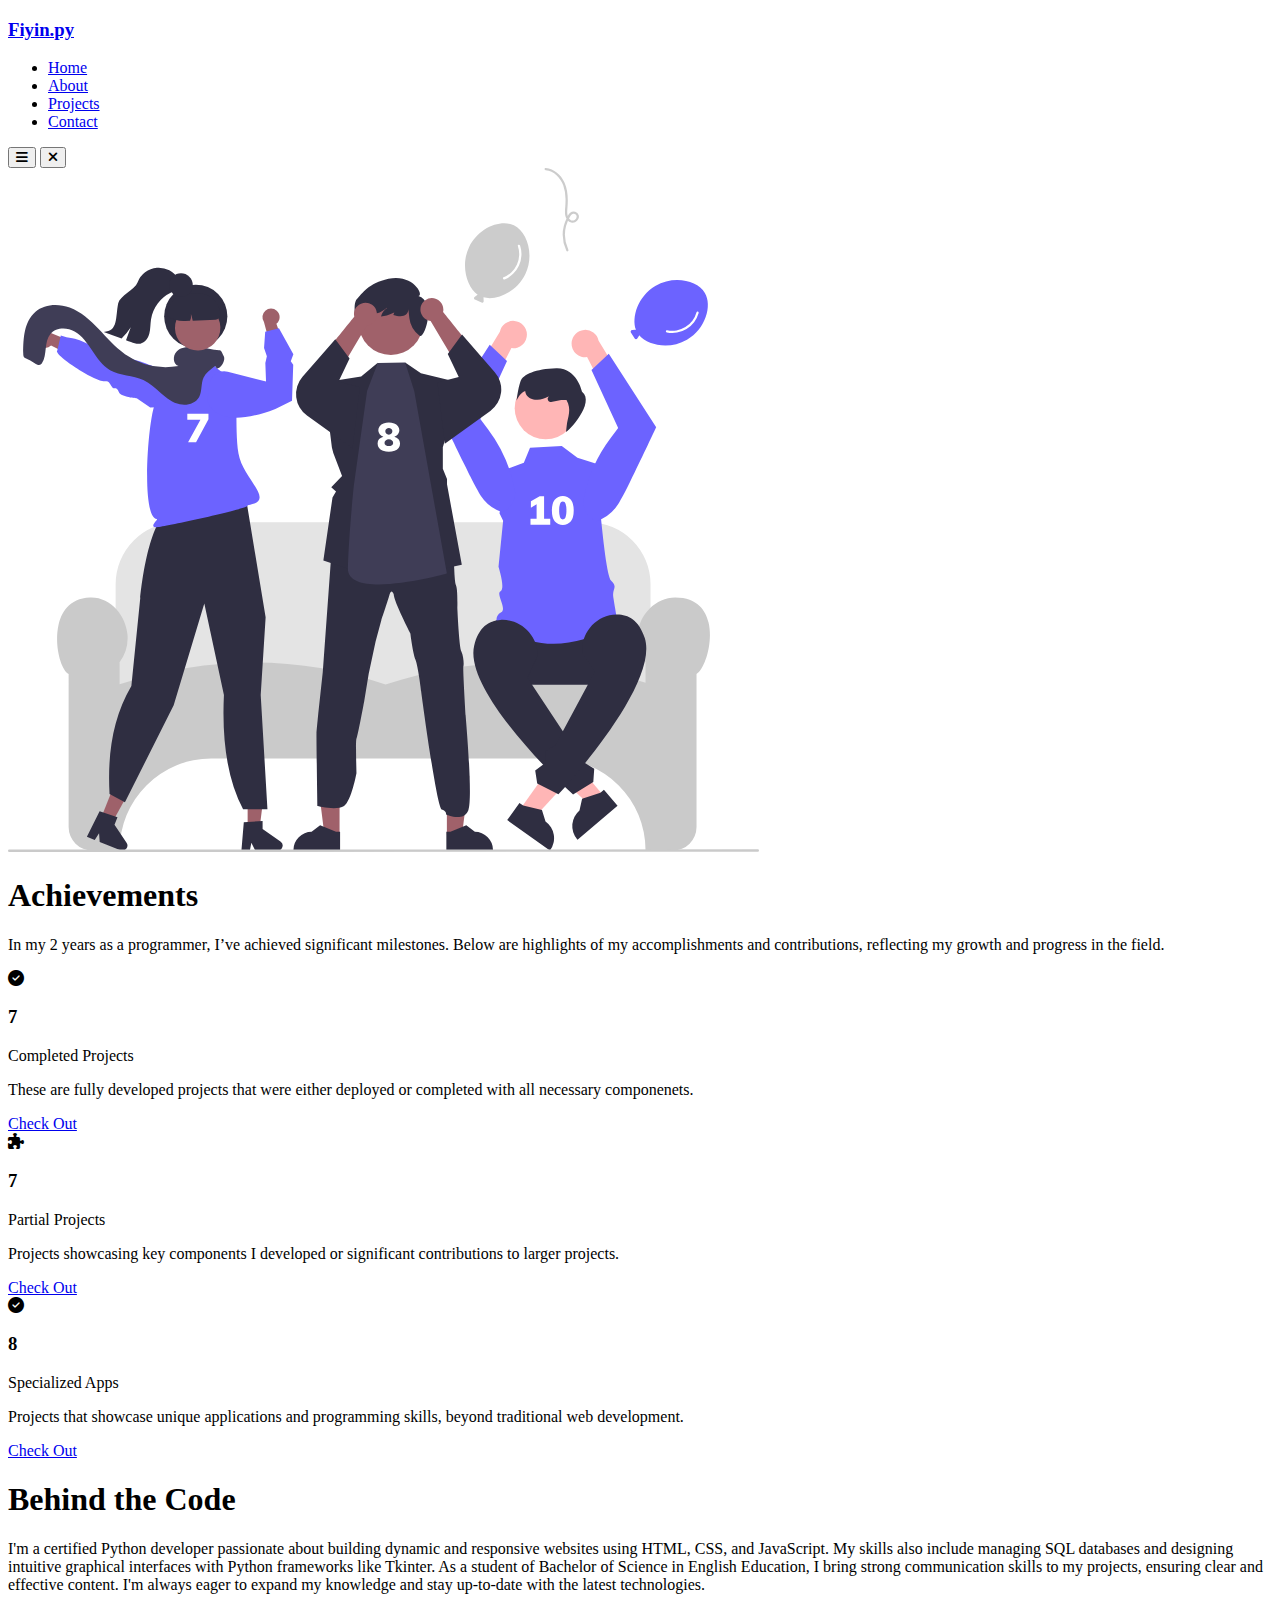
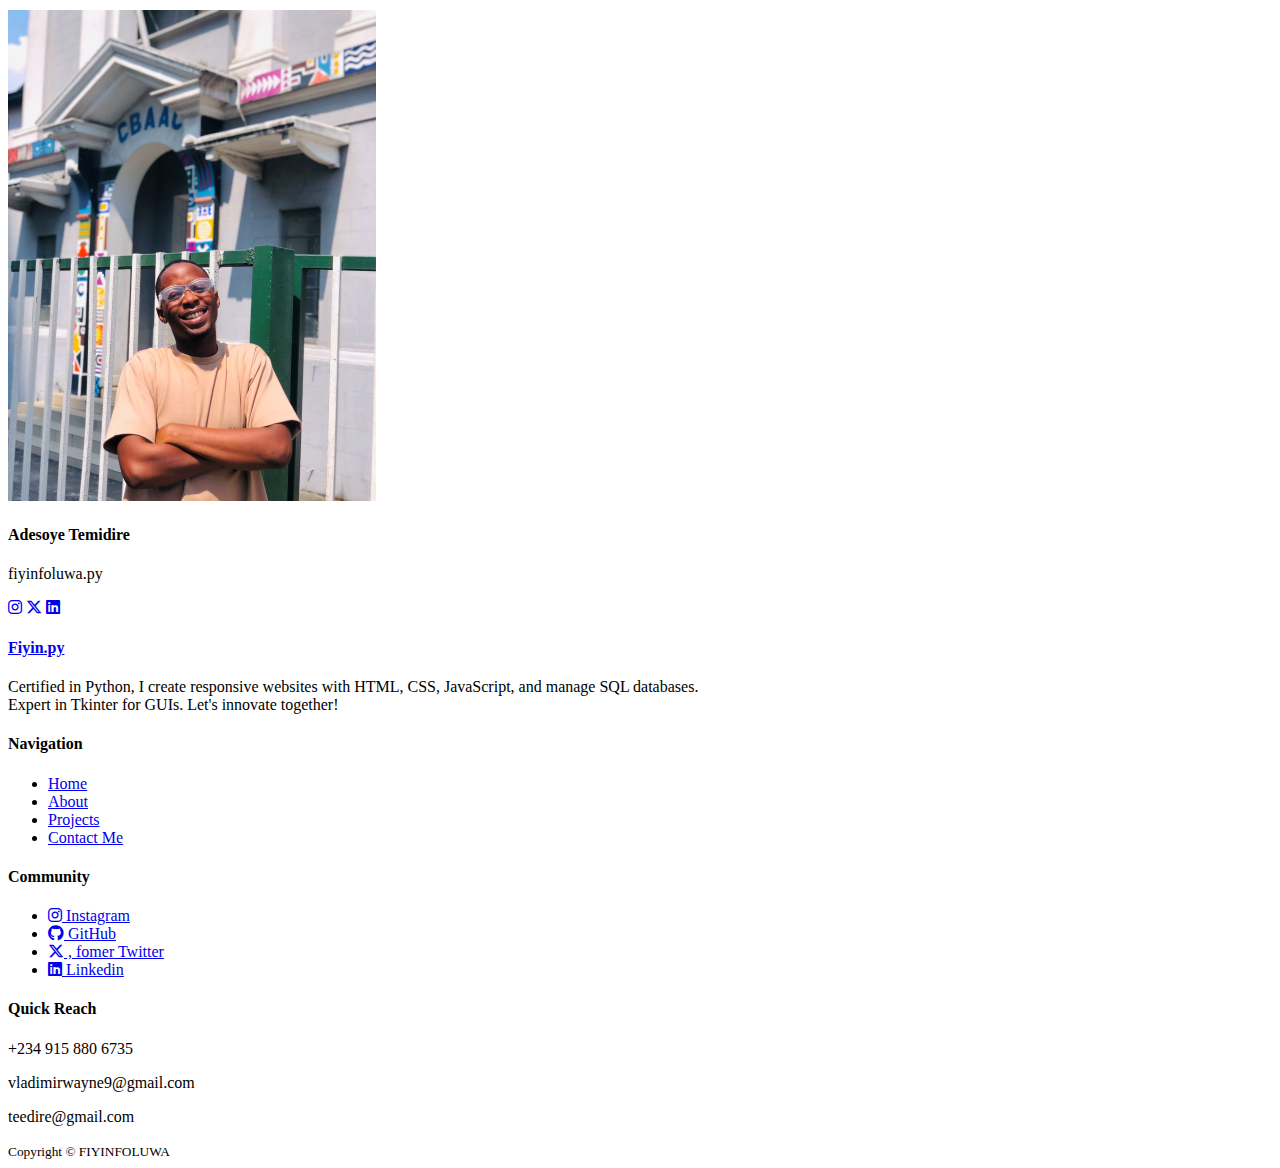
==== about.html @ 27f35bec "1st test run" ====
<!DOCTYPE html>
<html>

<head lang="en">
    <meta charset="utf-8">
    <meta http-equiv="X-UA-Compatible" content="IE=edge">
    <title>Fiyin - Get to Know</title>
    <meta name="description" content="">
    <meta name="viewport" content="width=device-width, initial-scale=1">

    <!--font awesome cdn link-->
    <link rel="stylesheet" href="//cdnjs.cloudflare.com/ajax/libs/font-awesome/6.6.0/css/all.min.css">
    <!---Google fonts-->
    <style>
        @import url('https://fonts.googleapis.com/css2?family=Montserrat:ital,wght@0,100..900;1,100..900&display=swap');
    </style>

    <!-- CSS StyleSheet -->
    <link rel="stylesheet" href="/css/style.css">
    <link rel="stylesheet" href="/css/about.css">

</head>

<body>
    <nav>
        <div class="container nav__container">
            <a href="index.html">
                <h3>Fiyin.py</h3>
            </a>
            <ul class="nav__menu">
                <li><a href="index.html">Home</a></li>
                <li><a href="about.html">About</a></li>
                <li><a href="projects.html">Projects</a></li>
                <li><a href="contactMe.html">Contact</a></li>
            </ul>
            <button id="open_menu_icon"><i class="fa-solid fa-bars"></i></button>
            <button id="close_menu_icon"><i class="fa-solid fa-xmark"></i></button>
        </div>
    </nav>

    <section class="about__achievements">
        <div class="container about__achievements-container">
            <div class="about__achievements-left">
                <img src="./images/about achievements.svg" alt="svg imsge">
            </div>
            <div class="about__achievements-right">
                <h1>Achievements</h1>
                <p>
                    In my 2 years as a programmer, I’ve achieved significant milestones. Below are highlights of my
                    accomplishments and contributions, reflecting my growth and progress in the field.
                </p>
                <div class="achievements__cards">
                    <div class="card">
                        <div class="card-top">
                            <span class="achievement__icon">
                                <i class="fas fa-circle-check"></i>
                            </span>
                            <h3>7</h3>
                            <p>Completed Projects</p>
                        </div>
                        <div class="card-bottom">
                            <p>
                                These are fully developed projects that were either deployed or completed with all
                                necessary componenets.
                            </p>
                            <div class="card-link">
                                <a href="projects.html">Check Out</a>
                            </div>
                        </div>
                    </div>

                    <div class="card">
                        <div class="card-top">
                            <span class="achievement__icon">
                                <i class="fas fa-puzzle-piece"></i>
                            </span>
                            <h3>7</h3>
                            <p>Partial Projects </p>
                        </div>
                        <div class="card-bottom">
                            <p>
                                Projects showcasing key components I developed or significant contributions to larger
                                projects.
                            </p>
                            <div class="card-link">
                                <a href="projects.html">Check Out</a>
                            </div>
                        </div>
                    </div>

                    <div class="card">
                        <div class="card-top">
                            <span class="achievement__icon">
                                <i class="fas fa-circle-check"></i>
                            </span>
                            <h3>8</h3>
                            <p>Specialized Apps</p>
                        </div>
                        <div class="card-bottom">
                            <p>
                                Projects that showcase unique applications and programming skills, beyond traditional
                                web development.
                            </p>
                            <div class="card-link">
                                <a href="projects.html">Check Out</a>
                            </div>
                        </div>
                    </div>




                </div>
            </div>

        </div>
    </section>
    <!--about fiyin-->
    <section class="about_fi_space">
        <div class="container fi_container">
            <div class="about_fi_left">
                <h1>Behind the Code</h1>
                <p>
                    I'm a certified Python developer passionate about building dynamic and responsive websites using
                    HTML, CSS, and JavaScript. My skills also include managing SQL databases and designing intuitive
                    graphical interfaces with Python frameworks like Tkinter. As a student of Bachelor of Science in
                    English Education, I bring strong communication skills to my projects, ensuring clear and effective
                    content. I'm always eager to expand my knowledge and stay up-to-date with the latest technologies.
                </p>
            </div>
            <div class="about_fi_right">
                <article class="team_fi">
                    <div class="team_fi-image">
                        <img src="/images/fiyin_img.png" alt="">
                    </div>
                    <div class="team_fi_info">
                        <h4>Adesoye Temidire</h4>
                        <p>fiyinfoluwa.py</p>
                    </div>
                    <div class="fi_socials">
                        <a href="https://www.instagram.com/vladimirwayne9/" target="_blank"><i
                                class="fa-brands fa-instagram"></i></a>
                        <a href="https://x.com/FiyinfoluwaPy" target="_blank"><i class="fa-brands fa-x-twitter"></i></a>
                        <a href="ad-fiyinfoluwa-py09" target="_blank"><i class="fa-brands fa-linkedin"></i></a>

                    </div>
                </article>
            </div>
        </div>

    </section>













    <!---Footer -->
    <footer>
        <div class="container footer_container">
            <div class="footer_1">
                <h4><a href="index.html" class="footer_logo">Fiyin.py</a></h4>
                <p>
                    Certified in Python, I create responsive websites with HTML, CSS, JavaScript, and manage SQL
                    databases. <br> Expert in Tkinter for GUIs. Let's innovate together!
                </p>
            </div>
            <div class="footer_2">
                <h4>Navigation</h4>
                <ul class="navigation_links">
                    <li><a href="index.html">Home</a></li>
                    <li><a href="about.html">About</a></li>
                    <li><a href="projects.html">Projects</a></li>
                    <li><a href="contactMe.html">Contact Me</a></li>
                </ul>
            </div>
            <div class="footer_3">
                <h4>Community</h4>
                <ul class="social_media">
                    <li><a href="https://www.instagram.com/vladimirwayne9/" target="_blank"><i
                                class="fa-brands fa-instagram"></i> Instagram</a></li>
                    <li><a href="https://github.com/fiyinfoluwapy" target="_blank"><i class="fa-brands fa-github"></i>
                            GitHub</a></li>
                    <li><a href="https://x.com/FiyinfoluwaPy" target="_blank"><i class="fa-brands fa-x-twitter"></i> ,
                            fomer Twitter</a></li>
                            <li> <a href="https://www.linkedin.com/in/ad-fiyinfoluwa-py09/" target="_blank"><i class="fa-brands fa-linkedin"></i> Linkedin</a></li>
                </ul>
            </div>
            <div class="footer_4">
                <h4>Quick Reach</h4>
                <div>
                    <p>+234 915 880 6735</p>
                    <p>vladimirwayne9@gmail.com</p>
                    <p>teedire@gmail.com</p>
                </div>
            </div>

        </div>
        <div class="footer_copyright">
            <small>Copyright &copy; FIYINFOLUWA </small>
        </div>

    </footer>


    <script src="main.js" async defer></script>






</body>

</html>
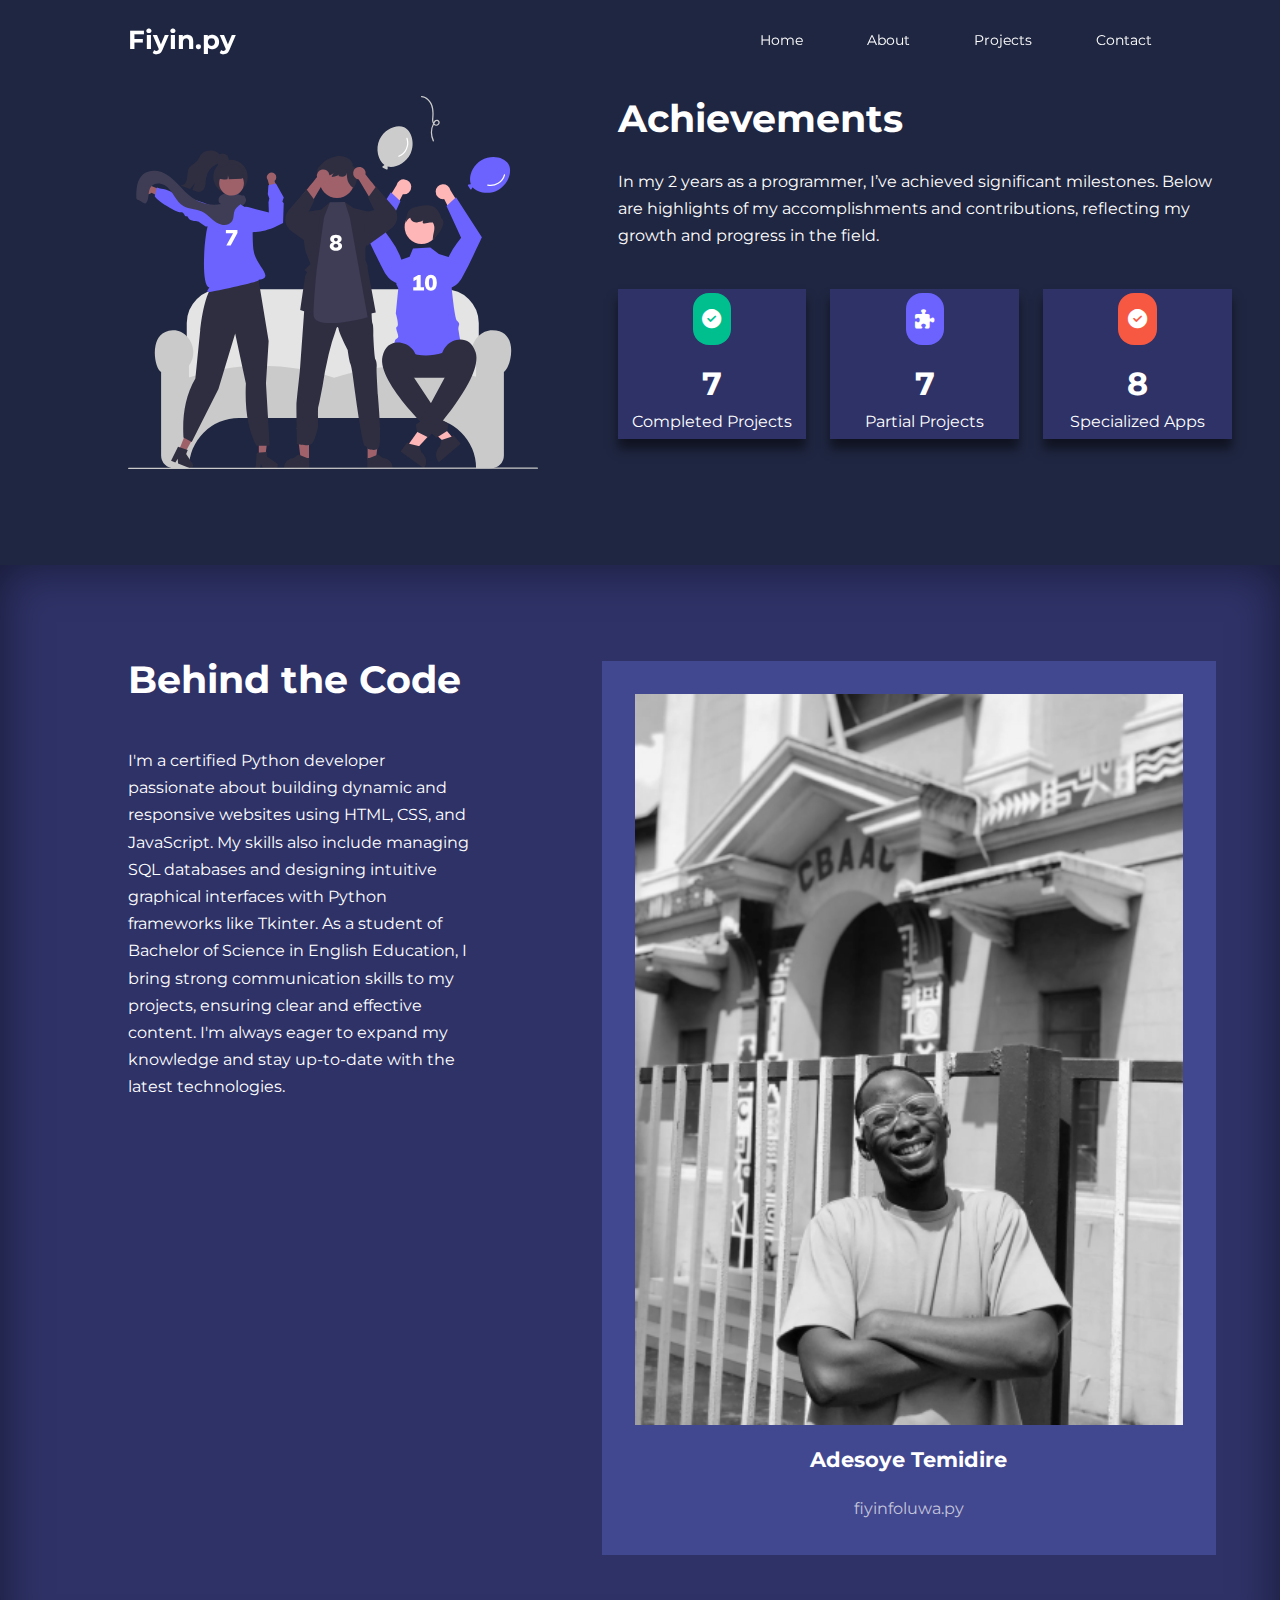
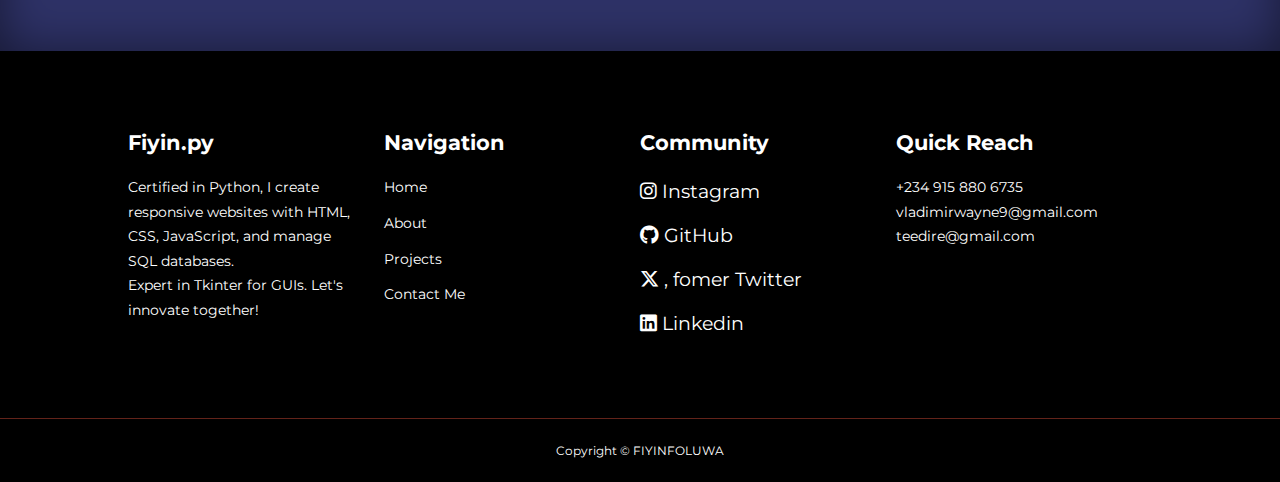
==== commit e9b7a798: "Update about.html" ====
--- a/about.html
+++ b/about.html
@@ -16,8 +16,8 @@
     </style>
 
     <!-- CSS StyleSheet -->
-    <link rel="stylesheet" href="/css/style.css">
-    <link rel="stylesheet" href="/css/about.css">
+    <link rel="stylesheet" href="style.css">
+    <link rel="stylesheet" href="about.css">
 
 </head>
 
@@ -131,7 +131,7 @@
             <div class="about_fi_right">
                 <article class="team_fi">
                     <div class="team_fi-image">
-                        <img src="/images/fiyin_img.png" alt="">
+                        <img src="/images/fiyin_img.png" alt="fiyinfoluwa's portrait">
                     </div>
                     <div class="team_fi_info">
                         <h4>Adesoye Temidire</h4>
--- a/style.css
+++ b/style.css
@@ -0,0 +1,646 @@
+* {
+    margin: 0;
+    padding: 0;
+    border: 0;
+    outline: 0;
+    text-decoration: none;
+    list-style: none;
+    box-sizing: border-box;
+}
+
+:root {
+    --color-primary: #6c63ff;
+    --color-success: #00bf8e;
+    --color-warning: #f7c94b;
+    --color-danger: #f75842;
+    --color-danger-variant: rgba(247, 88, 66, 0.4);
+    --color-white: #fff;
+    --color-light: rgba(255, 255, 255, 0.7);
+    --color-black: #000;
+    --color-bg: #1f2641;
+    --color-bg1: #2e3267;
+    --color-bg2: #424890;
+
+    --container-width-lg: 80%;
+    --container-width-md: 90%;
+    --container-width-sm: 94%;
+
+    --transition: all 400ms ease;
+}
+
+body {
+    font-family: "Montserrat", sans-serif;
+    line-height: 1.7;
+    color: var(--color-white);
+    background: var(--color-bg);
+}
+
+.container {
+    width: var(--container-width-lg);
+    margin: 0 auto;
+    /*this put the container in the middle*/
+}
+
+section {
+    padding: 6rem 0;
+}
+
+section h2 {
+    text-align: center;
+    margin-bottom: 4rem;
+}
+
+h1,
+h2,
+h3,
+h4,
+h5 {
+    line-height: 1.2;
+}
+
+h1 {
+    font-size: 2.4rem;
+}
+
+h2 {
+    font-size: 2rem;
+}
+
+h3 {
+    font-size: 1.6rem;
+}
+
+h4 {
+    font-size: 1.3rem;
+}
+
+a {
+    color: var(--color-white);
+}
+
+img {
+    width: 100%;
+    display: block;
+    object-fit: cover;
+}
+
+.btn {
+    display: inline-block;
+    background: var(--color-white);
+    color: var(--color-black);
+    padding: 1rem 2rem;
+    border: 1px solid transparent;
+    font-weight: 600;
+    transition: var(--transition);
+    border-radius: 0 2rem 0 2rem;
+}
+
+.btn:hover {
+    background: transparent;
+    color: var(--color-white);
+    border-color: var(--color-white);
+    border-radius: 2rem 0 2rem 0;
+}
+
+.btn-primary {
+    background: var(--color-danger);
+    color: var(--color-white);
+}
+
+/*=================NAV BAR STYLING===============*/
+
+nav {
+    background: transparent;
+    width: 100vw;
+    height: 5rem;
+    position: fixed;
+    top: 0;
+    z-index: 11;
+}
+
+/*=================CHANGE NAV BAR STYLE ON SCROLL Y AXIS  ===============*/
+.window-scroll {
+    background: var(--color-primary);
+    box-shadow: 0 1rem 2rem rgba(0, 0, 0, 0.2);
+
+}
+
+.nav__container {
+    height: 5rem;
+    display: flex;
+    justify-content: space-between;
+    align-items: center;
+}
+
+nav button {
+    display: none;
+}
+
+.nav__menu {
+    display: flex;
+    align-items: center;
+    gap: 4rem;
+}
+
+.nav__menu a {
+    font-size: 0.9rem;
+    transition: var(--transition);
+}
+
+.nav__menu a:hover {
+    color: var(--color-bg2);
+}
+
+/*=================HEADER STYLING===============*/
+
+header {
+    position: relative;
+    top: 5rem;
+    overflow: hidden;
+    height: 70vh;
+    margin-bottom: 5rem;
+}
+
+.header__container {
+    display: grid;
+    grid-template-columns: 1fr 1fr;
+    align-items: center;
+    gap: 5rem;
+    height: 100%;
+}
+
+.header__left p {
+    margin: 1rem 0 2.4rem;
+}
+
+/*=================Languages/Tech STYLING===============*/
+.categories {
+    background: var(--color-bg1);
+    height: 32rem;
+
+}
+
+.categories h1 {
+    line-height: 1;
+    margin-bottom: 3rem;
+}
+
+.categories_container {
+    display: grid;
+    grid-template-columns: 40% 60%;
+    gap: 4rem;
+}
+
+.categories_left {
+    margin-right: 4rem;
+}
+
+.categories_left p {
+    margin: 1rem 0 3rem;
+}
+
+.categories_right {
+    display: grid;
+    grid-template-columns: repeat(3, 1fr);
+    gap: 1.2rem;
+}
+
+.category {
+    background: var(--color-bg2);
+    padding: 2rem;
+    border-radius: 0 2rem 0 2rem;
+    transition: var(--transition);
+}
+
+.category:hover {
+    border-radius: 2rem 0 2rem 0;
+    box-shadow: 0 1rem 0 1rem rgba(0, 0, 0, 0.3);
+}
+
+.category-icon {
+    background: var(--color-primary);
+    padding: 0.7rem;
+    border-radius: 0.9rem;
+}
+
+.category h5 {
+    margin: 2rem 0 1rem;
+}
+
+.category p {
+    font-size: 0.85rem;
+}
+
+.category:nth-child(1) .category-icon {
+    background: var(--color-danger-variant);
+}
+
+.category:nth-child(2) .category-icon {
+    background: var(--color-danger);
+}
+
+.category:nth-child(3) .category-icon {
+    background: purple;
+}
+
+.category:nth-child(4) .category-icon {
+    background: yellowgreen;
+}
+
+.category:nth-child(5) .category-icon {
+    background: var(--color-success);
+}
+
+.category:nth-child(6) .category-icon {
+    background: yellow;
+}
+
+/*=================PROJECTS DONE STYLING===============*/
+.projects_done {
+    margin-top: 10rem;
+}
+
+.projects_container {
+    display: grid;
+    grid-template-columns: repeat(3, 1fr);
+    gap: 2rem;
+}
+
+.projects {
+    background: var(--color-bg1);
+    text-align: center;
+    border: 1px solid transparent;
+    border-radius: 2rem;
+}
+
+.projects:hover {
+    background: transparent;
+    border-color: var(--color-primary);
+    transition: var(--transition);
+    border: transparent;
+}
+
+.project_info {
+    padding: 2rem;
+}
+
+.project_info p {
+    margin: 1.2rem 0 2rem;
+    font-size: 0.9rem;
+    font-weight: 300;
+}
+
+/*=================FAQ  STYLING===============*/
+.faqs {
+    background: var(--color-bg1);
+    box-shadow: inset 1rem 1rem 3rem rgba(0, 0, 14, 0.5);
+}
+
+.faqs_container {
+    display: grid;
+    grid-template-columns: 1fr 1fr;
+    gap: 1rem;
+}
+
+.faq {
+    padding: 2rem;
+    display: flex;
+    align-items: center;
+    gap: 1.4rem;
+    height: fit-content;
+    background: var(--color-primary);
+    cursor: pointer;
+}
+
+.faq h4 {
+    font-size: 1rem;
+    line-height: 2.2;
+}
+
+.faq-icon {
+    align-self: flex-start;
+    font-size: 1.2rem;
+}
+
+.faq p {
+    margin-top: 0.8rem;
+    display: none;
+}
+
+.faq.open p {
+    display: block;
+}
+
+/*=================TESTIMONIALS STYLING===============*/
+
+.testimonial_container {
+    overflow-x: hidden;
+    position: relative;
+    margin-bottom: 5rem;
+}
+
+.testimonial {
+    padding-top: 2rem;
+}
+
+.avatar {
+    width: 6rem;
+    height: 6rem;
+    border-radius: 50%;
+    overflow: hidden;
+    margin: 0 auto 1rem;
+    border: 0.9rem solid rgba(231, 76, 60, 0.6);
+}
+
+.testimonial_info {
+    text-align: center;
+}
+
+.testimony {
+    background: rgba(231, 76, 60, 3);
+    padding: 2rem;
+    margin-top: 3rem;
+    margin-bottom: 3rem;
+    position: relative;
+}
+
+.testimony::before {
+    content: "";
+    display: block;
+    background: linear-gradient(135deg, transparent, rgba(231, 76, 60, 3),
+            rgba(231, 76, 60, 4),
+            rgba(231, 75, 61, 5));
+    position: absolute;
+    width: 3rem;
+    height: 3rem;
+    left: 50%;
+    top: -1.5rem;
+    transform: rotate(45deg);
+}
+
+/*=================FOOTER STYLING===============*/
+
+
+footer {
+    background: var(--color-black);
+    padding-top: 5rem;
+    font-size: 0.9rem;
+}
+
+.footer_container {
+    display: grid;
+    grid-template-columns: repeat(4, 1fr);
+    gap: 5 rem;
+}
+
+.footer_container>div h4 {
+    margin-bottom: 1.2rem;
+}
+
+.footer_container>div h4:hover {
+    color: rgba(231, 76, 60, 3);
+}
+
+.footer_1 h4 :hover {
+    color: rgba(231, 76, 60, 3);
+}
+
+.footer_1 p {
+    margin-bottom: 2rem;
+    margin-right: 2rem;
+}
+
+footer ul li {
+    margin-bottom: 0.7rem;
+}
+
+footer ul li a:hover {
+    text-decoration: underline;
+    transition: var(--transition);
+}
+
+.social_media {
+    display: inline-block;
+    gap: 1rem;
+    font-size: 1.2rem;
+
+}
+
+.footer_copyright {
+    text-align: center;
+    margin-top: 4rem;
+    padding: 1.2rem 0;
+    border-top: 1px solid var(--color-danger-variant);
+}
+
+/*=================RESPONSIVE  STYLING===============*/
+
+/*=================TABLETS  MEDIA QUERIES===============*/
+
+@media screen and (max-width: 1024px) {
+    .container {
+        width: var(--container-width-md)
+    }
+
+    h1 {
+        font-size: 2.2rem;
+    }
+
+    h2 {
+        font-size: 1.7rem;
+    }
+
+    h3 {
+        font-size: 1.4rem;
+    }
+
+    h4 {
+        font-size: 1.2rem;
+    }
+
+    /*======= NAVBAR =======*/
+    nav button {
+        display: inline-block;
+        background: transparent;
+        font-size: 1.8rem;
+        color: var(--color-white);
+        cursor: pointer;
+    }
+
+    nav button#close_menu_icon {
+        display: none;
+    }
+
+    .nav__menu {
+        position: fixed;
+        top: 5rem;
+        right: 5%;
+        height: fit-content;
+        width: 10rem;
+        /*--you can try 18rem also--*/
+        flex-direction: column;
+        gap: 0;
+        display: none;
+        /*--by default it should not be seen until the JS toggle is at work --*/
+    }
+
+    .nav__menu li {
+        width: 100%;
+        height: 5.8rem;
+        animation: animateNavItems 400ms linear forwards;
+        transform-origin: top right;
+        opacity: 0;
+    }
+
+    .nav__menu li:nth-child(2) {
+        animation-delay: 200ms;
+    }
+
+    .nav__menu li:nth-child(3) {
+        animation-delay: 400ms;
+    }
+
+    .nav__menu li:nth-child(4) {
+        animation-delay: 600ms;
+    }
+
+    /*-animation for the nav bar-*/
+    @keyframes animateNavItems {
+        0% {
+            transform: rotateZ(-90deg) rotateX(90deg) scale(0.1);
+        }
+
+        100% {
+            transform: rotateZ(0) rotateX(0) scale(1);
+            opacity: 1;
+        }
+    }
+
+    .nav__menu li a {
+        background: var(--color-primary);
+        box-shadow: -4rem 6rem 10rem rgba(0, 0, 0, 0.6);
+        width: 100%;
+        height: 100%;
+        display: grid;
+        place-items: center;
+    }
+
+    .nav__menu li a :hover {
+        background: var(--color-bg2);
+        color: var(--color-white);
+    }
+
+    /*-HEADER-*/
+    header {
+        height: 70vh;
+        margin-bottom: 4rem;
+    }
+
+    .header__container {
+        gap: 0;
+        padding-bottom: 3rem;
+    }
+
+    /*-Categories-*/
+
+    .categories {
+        height: fit-content;
+    }
+
+    .categories_container {
+        grid-template-columns: 1fr;
+        gap: 3rem;
+    }
+
+    .categories_left {
+        margin-right: 0;
+    }
+
+    /*-Projects Done-*/
+    .projects_done {
+        margin-top: 0;
+    }
+
+    .projects_container {
+        grid-template-columns: 1fr 1fr;
+    }
+
+    /*-FAQs -*/
+    .faqs_container {
+        grid-template-columns: 1fr;
+    }
+
+    .faqs {
+        padding: 1.5rem;
+    }
+
+    /*-footer -*/
+    .footer_container {
+        grid-template-columns: 1fr 1fr;
+    }
+
+}
+
+/*=================MOBILE  MEDIA QUERIES===============*/
+@media screen and (min-width: 320px) and (max-width: 600px) {
+    .container {
+        width: var(--container-width-sm);
+    }
+
+    /*-NavBar -*/
+    .nav__menu {
+        right: 3%;
+        /*-this is because the container width in the sm is 94 so that leaves 6% which when divided by 2 we have 3 percent  -*/
+        /*--if you do not like the result you can change it to left: 50%;--*/
+    }
+
+    header {
+        height: 100vh;
+    }
+
+    .header__container {
+        grid-template-columns: 1fr;
+        text-align: center;
+        margin-top: 0;
+    }
+
+    .header__left p {
+        margin-bottom: 4.3rem;
+    }
+
+    .categories_right {
+        grid-template-columns: 1fr 1fr;
+        gap: 0.7rem;
+    }
+
+    .category {
+        padding: 1rem;
+        border-radius: 0 1rem 0 1rem;
+    }
+
+    .category:hover {
+        border-radius: 0.8rem 0 0.8rem 0;
+        box-shadow: 0 0.8rem 0 0.8rem rgba(0, 0, 0, 0.2);
+    }
+
+    .category-icon {
+        margin-top: 4px;
+        display: inline-block;
+    }
+
+    /*--projects done--*/
+    .projects_container {
+        grid-template-columns: 1fr;
+    }
+
+    /*--footer--*/
+    .footer_container {
+        grid-template-columns: 1fr;
+        text-align: center;
+        gap: 2rem;
+    }
+
+    .footer_1 p {
+        margin: 1rem auto;
+    }
+}--- a/about.css
+++ b/about.css
@@ -0,0 +1,273 @@
+:root {
+    --color-primary: #6c63ff;
+    --color-success: #00bf8e;
+    --color-warning: #f7c94b;
+    --color-danger: #f75842;
+    --color-danger-variant: rgba(247, 88, 66, 0.4);
+    --color-white: #fff;
+    --color-light: rgba(255, 255, 255, 0.7);
+    --color-black: #000;
+    --color-bg: #1f2641;
+    --color-bg1: #2e3267;
+    --color-bg2: #424890;
+
+    --container-width-lg: 80%;
+    --container-width-md: 90%;
+    --container-width-sm: 94%;
+
+    --transition: all 400ms ease;
+}
+
+/*--about achievement--*/
+.about_achievements {
+    margin-top: 3rem;
+}
+
+.about__achievements-container {
+    display: grid;
+    grid-template-columns: 40% 60%;
+    gap: 5rem;
+}
+
+.about__achievements-right>p {
+    margin: 1.6rem 0 2.5rem;
+}
+
+.achievements__cards {
+    display: grid;
+    grid-template-columns: repeat(3, 1fr);
+    gap: 1.5rem;
+}
+
+
+.card {
+    box-sizing: border-box;
+    box-shadow: 0 0.625rem 0.625rem rgba(0, 0, 0, 0.5);
+    height: 9.375rem;
+    overflow: hidden;
+    transition: var(--transition);
+}
+
+.card:hover {
+    min-height: 22.375rem;
+}
+
+.card-top {
+    box-sizing: border-box;
+    display: flex;
+    justify-content: space-evenly;
+    flex-direction: column;
+    align-items: center;
+    height: 9.375rem;
+    width: 100%;
+    transition: var(--transition);
+    background: var(--color-bg1);
+}
+
+.card-top>h3 {
+    font-size: 2rem;
+}
+
+.achievement__icon {
+    padding: 0.6rem;
+    border-radius: 1rem;
+    display: inline-block;
+    font-size: 1.2rem;
+    margin-bottom: 1rem;
+}
+
+.card:nth-child(1) .achievement__icon {
+    color: var(--color-white);
+    background-color: var(--color-success);
+}
+
+.card:nth-child(2) .achievement__icon {
+    color: var(--color-white);
+    background-color: var(--color-primary);
+}
+
+.card:nth-child(3) .achievement__icon {
+    color: var(--color-white);
+    background-color: var(--color-danger);
+}
+
+.card:hover>.card-top {
+    color: var(--color-white);
+    background: var(--color-bg2);
+}
+
+.card-bottom {
+    box-sizing: border-box;
+    height: 14rem;
+    width: 100%;
+    text-align: center;
+    padding: 1rem;
+    background: var(--color-success);
+}
+
+.card:nth-child(1) .card-bottom {
+    background: var(--color-success);
+}
+
+.card:nth-child(2) .card-bottom {
+    background: var(--color-primary);
+}
+
+.card:nth-child(3) .card-bottom {
+    background: var(--color-danger);
+}
+
+
+.card-bottom>p {
+    color: var(--color-white);
+    font-size: 0.8rem;
+    line-height: 1.3rem;
+    text-align: center;
+    padding: 0.1rem;
+}
+
+.card-bottom a {
+    background: #eee;
+    color: var(--color-success);
+    display: inline-block;
+    padding: 8px 16px;
+    transition: 0.5s;
+}
+
+.card-bottom a:hover {
+    background: rgba(255, 255, 255, 0.2);
+    color: #eee;
+}
+
+/*--about fiyinfoluwa--*/
+
+.about_fi_space {
+    background: var(--color-bg1);
+    box-shadow: inset 0 0 3rem rgba(0, 0, 0, 0.5);
+}
+
+.fi_container {
+    display: grid;
+    grid-template-columns: 40% 60%;
+    gap: 4rem;
+}
+
+.about_fi_left h1 {
+    line-height: 1;
+    margin-bottom: 3rem;
+}
+
+.about_fi_left p {
+    margin: 1rem 0 3rem;
+}
+
+.about_fi_left {
+    margin-right: 4rem;
+}
+
+.team_fi {
+    background: var(--color-bg2);
+    padding: 2rem;
+    border: 1px solid transparent;
+    transition: var(--transition);
+    position: relative;
+    overflow: hidden;
+}
+
+.team_fi:hover {
+    background: transparent;
+    border-color: var(--color-primary);
+}
+
+.team_fi-image img {
+    filter: saturate(0);
+}
+
+.team_fi:hover img {
+    filter: saturate(1);
+}
+
+.team_fi_info * {
+    text-align: center;
+    margin-top: 1.4rem;
+}
+
+.team_fi_info p {
+    color: var(--color-light);
+}
+
+.fi_socials {
+    position: absolute;
+    transform: translateY(-50%);
+    top: 50%;
+    right: -100%;
+    display: flex;
+    flex-direction: column;
+    background: var(--color-primary);
+    border-radius: 1rem 0 0 1rem;
+    box-shadow: -2rem 0 2rem rgba(0, 0, 0, 0.3);
+    transition: var(--transition);
+}
+
+.fi_socials a {
+    padding: 1.5rem;
+}
+
+.team_fi:hover .fi_socials {
+    right: 0;
+}
+
+/*=================RESPONSIVE  STYLING===============*/
+
+/*=================TABLETS  MEDIA QUERIES===============*/
+@media screen and (max-width: 1024px) {
+   
+    .about_achievements {
+        margin-top: 2rem;
+    }
+
+    .about__achievements-container {
+        grid-template-columns: 1fr;
+        gap: 4rem;
+    }
+    .about__achievements-left {
+        width: 80%;
+        margin: 0 auto;
+    }
+
+    .fi_container {
+        grid-template-columns: 1fr;
+        gap: 2rem;
+        padding: 1rem;
+    }
+    .about_fi_left{
+        margin-right: 0;
+    }
+    .team_fi {
+        padding: 1rem;
+    }
+}
+
+/*=================MOBILE  MEDIA QUERIES===============*/
+
+@media screen and (max-width: 600px) {
+   
+    .about__achievements-container{
+        padding: 1rem;
+    }
+    .achievements__cards{
+        grid-template-columns: 1fr ;
+        gap: 1rem;
+        padding: 1rem;
+    }
+    .fi_container{
+        grid-template-columns: 1fr;
+        padding: 2rem;
+    }
+    .team_fi{
+        padding: 1rem;
+    }
+    .team_fi p{
+        margin-bottom: 1.5rem;
+    }
+}